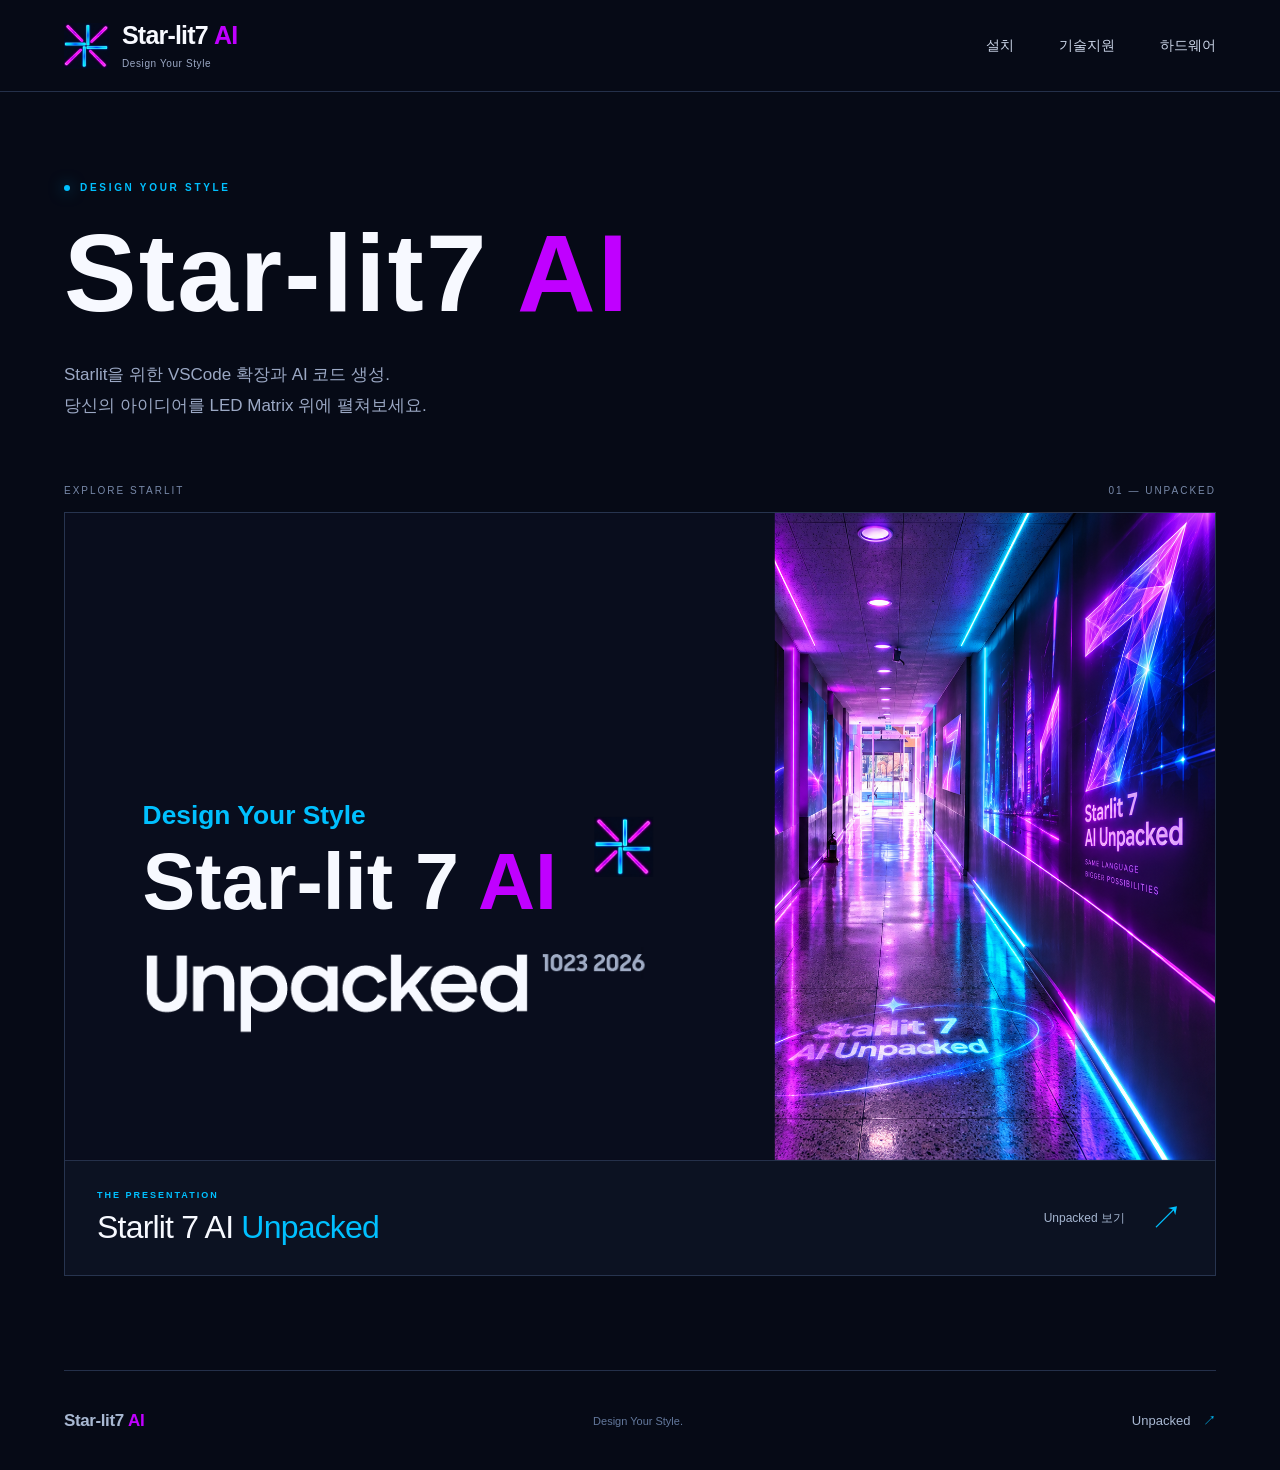
==== index.html @ 3d842160 "보안패치" ====
<!doctype html>
<html lang="ko">
<head>
  <meta charset="utf-8">
  <meta name="viewport" content="width=device-width, initial-scale=1">
  <meta name="color-scheme" content="dark">
  <meta name="description" content="Star-lit7 AI. VSCode 확장, AI 코드 생성과 LED Matrix 하드웨어를 만나보세요.">
  <title>Star-lit7 AI</title>
  <link rel="stylesheet" href="style.css">
  <link rel="stylesheet" href="home.css">
  <script src="home.js" defer></script>
</head>
<body class="home">
  <a class="skip-link" href="#main">본문으로 이동</a>
  <header class="topbar home-header">
    <a class="brand" href="index.html" aria-label="Star-lit7 AI 메인 페이지" aria-current="page">
      <img class="brand-mark" src="res/img24.png" alt="" width="46" height="46">
      <span>Star-lit7 <b>AI</b><small>Design Your Style</small></span>
    </a>
    <nav class="home-nav" aria-label="주요 메뉴">
      <a href="https://github.com/P-D-Starlit/Starlit_7_AI/releases/tag/v7.0.0" download>설치</a>
      <a href="#support">기술지원</a>
      <a href="#hardware">하드웨어</a>
    </nav>
  </header>

  <main id="main" class="home-main" tabindex="-1">
    <section class="home-intro" aria-labelledby="home-title">
      <p class="home-eyebrow"><span aria-hidden="true"></span> DESIGN YOUR STYLE</p>
      <h1 id="home-title">Star-lit7 <span>AI</span></h1>
      <div class="intro-bottom">
        <p>Starlit을 위한 VSCode 확장과 AI 코드 생성.<br>당신의 아이디어를 LED Matrix 위에 펼쳐보세요.</p>
        <!-- <a class="text-link" href="#installation">Starlit 시작하기 <span aria-hidden="true">↘</span></a> -->
      </div>
    </section>

    <section class="unpacked-feature" aria-labelledby="unpacked-title">
      <div class="section-kicker"><span>EXPLORE STARLIT</span><span>01 — UNPACKED</span></div>
      <a class="unpacked-banner" href="unpack.html" aria-label="Starlit 7 AI Unpacked 보기">
        <!-- The first PPTX slide, using the same text and original images as unpack.html. -->
        <div class="cover-mount" aria-hidden="true"><div class="slide-wrap"><div class="slide-canvas" role="group" aria-label="슬라이드 1: Star-lit 7 AI Unpacked"><div class="object shape" style="left:-0.0001px;top:0px;width:789.862px;height:720px;background:#090d1d;"></div><div class="object shape" style="left:76.7998px;top:315.8px;width:528px;height:44px;background:transparent;"><div class="text-frame" style="padding:4.8px 9.6px 4.8px 9.6px;justify-content:flex-start;white-space:pre-wrap;overflow-wrap:normal;"><div class="text-content"><p style="text-align:left;font-size:29.3333px;line-height:1.05;"><span style='font-size:29.3333px;font-family:"Aptos",Aptos,Arial,"Malgun Gothic",sans-serif;font-weight:700;font-style:normal;color:#00c0ff;'>Design Your Style</span></p></div></div></div><div class="object shape" style="left:76.7998px;top:360px;width:595.2px;height:114.8px;background:transparent;"><div class="text-frame" style="padding:4.8px 9.6px 4.8px 9.6px;justify-content:flex-start;white-space:pre-wrap;overflow-wrap:normal;"><div class="text-content"><p style="text-align:left;font-size:88px;line-height:1.05;"><span style='font-size:88px;font-family:"한컴 윤고딕 760",Aptos,Arial,"Malgun Gothic",sans-serif;font-weight:700;font-style:normal;color:#f7f9ff;'>Star-lit 7 </span><span style='font-size:88px;font-family:"한컴 윤고딕 760",Aptos,Arial,"Malgun Gothic",sans-serif;font-weight:700;font-style:normal;color:#c000ff;'>AI</span></p></div></div></div><div class="object picture" style="left:81.7998px;top:482.7504px;width:444.0619px;height:105.0146px;"><img src="res/image1.png" alt="Star-lit 7 AI Unpacked — PPT 원본 이미지" draggable="false" style="width:100%;height:100%;left:-0%;top:-0%;"></div><svg class="object connector" style="left:80.7999px;top:472.0001px;width:1200.7978px;height:0px;overflow:visible" viewbox="0 0 1200.7978 0.1"><path d="M0 0 L1200.7978 0" fill="none" stroke="#00c0ff" stroke-width="1.3333"></path></svg><div class="object picture" style="left:525.8618px;top:482.7504px;width:126.0175px;height:35.0048px;"><img src="res/image2.png" alt="Star-lit 7 AI Unpacked — PPT 원본 이미지" draggable="false" style="width:100%;height:100%;left:-0%;top:-0%;"></div><div class="object shape" style="left:525.8618px;top:517.7553px;width:528px;height:44.0447px;background:transparent;"><div class="text-frame" style="padding:4.8px 9.6px 4.8px 9.6px;justify-content:flex-start;white-space:pre-wrap;overflow-wrap:normal;"><div class="text-content"><p style="text-align:left;font-size:29.3333px;line-height:1;margin-bottom:0px;"><span style='font-size:29.3333px;font-family:"Aptos",Aptos,Arial,"Malgun Gothic",sans-serif;font-weight:700;font-style:normal;color:#00c0ff;'></span></p></div></div></div><div class="object picture" style="left:789.8618px;top:0px;width:490.1059px;height:720px;"><img src="res/image3.png" alt="Star-lit 7 AI Unpacked — PPT 원본 이미지" draggable="false" style="width:146.9076%;height:100%;left:-46.9076%;top:-0%;"></div><div class="object picture" style="left:588.8706px;top:337.8999px;width:65.723px;height:66.8325px;"><img src="res/image4.png" alt="Star-lit 7 AI Unpacked — PPT 원본 이미지" draggable="false" style="width:100%;height:100%;left:-0%;top:-0%;"></div></div></div></div>
        <div class="banner-caption">
          <div><p class="home-eyebrow">THE PRESENTATION</p><h2 id="unpacked-title">Starlit 7 AI <span>Unpacked</span></h2></div>
          <div class="banner-action"><span>Unpacked 보기</span><span class="banner-arrow" aria-hidden="true">↗</span></div>
        </div>
      </a>
    </section>

    <!-- <section class="home-section" id="installation" aria-labelledby="installation-title">
      <div class="section-heading"><span class="section-number">01</span><h2 id="installation-title">설치<span>START WITH VSCODE</span></h2></div>
      <div class="section-body">
        <h3>Starlit7 AI Package</h3>
        <p class="section-description">Starlit을 작성하고, AI로 코드를 생성하고, 하드웨어에 업로드하는 과정을 VSCode에서 이어가세요.</p>
        <dl class="extension-list">
          <div><dt>Starlitliter</dt><dd>Starlit 언어 구문 강조</dd></div>
          <div><dt>Starstar Xtension</dt><dd>AI 코드 생성 · 컴파일 · 업로드</dd></div>
          <div><dt>Tutatuta</dt><dd>시리얼 터미널과 Starlit 자동화</dd></div>
        </dl>
        <a class="text-link" href="unpack.html#slide-11">패키지 구성 살펴보기 <span aria-hidden="true">↗</span></a>
      </div>
    </section>

    <section class="home-section" id="support" aria-labelledby="support-title">
      <div class="section-heading"><span class="section-number">02</span><h2 id="support-title">기술지원<span>BUILD YOUR FIRST PATTERN</span></h2></div>
      <div class="section-body">
        <h3>아이디어에서 코드까지.</h3>
        <p class="section-description">.sl7 파일의 AI 태그에 프롬프트를 작성하고 Starlit 코드를 생성하세요. Unpacked에서 실제 편집 화면과 사용 흐름을 확인할 수 있습니다.</p>
        <ul class="shortcut-list">
          <li><kbd>F5</kbd><span>AI 코드 생성 · 컴파일 · 업로드</span></li>
          <li><kbd>F9</kbd><span>StarStar 보드 메뉴</span></li>
          <li><kbd>F10</kbd><span>시리얼 터미널 · 바이너리 도구</span></li>
        </ul>
        <p class="support-note">AI 기능은 Codex CLI 또는 Claude Code CLI가 설치된 환경에서 동작합니다.</p>
        <a class="text-link" href="unpack.html#slide-16">AI 코드 생성 흐름 보기 <span aria-hidden="true">↗</span></a>
      </div>
    </section>

    <section class="home-section hardware-section" id="hardware" aria-labelledby="hardware-title">
      <div class="section-heading"><span class="section-number">03</span><h2 id="hardware-title">하드웨어<span>MAKE IT LIGHT UP</span></h2></div>
      <div class="section-body">
        <h3>코드를 빛으로.</h3>
        <p class="section-description">Starlit LED Matrix 보드에서 나만의 패턴을 실행하세요.</p>
        <div class="hardware-links">
          <a href="unpack.html#slide-19"><span><strong>Starlit CMD</strong><small>5 × 7 LED Display · 2 Buttons</small></span><span aria-hidden="true">↗</span></a>
          <a href="unpack.html#slide-20"><span><strong>Starlit CMD Plus</strong><small>7 × 7 LED Display · 2 Buttons</small></span><span aria-hidden="true">↗</span></a>
        </div>
      </div>
    </section> -->
  </main>
  <footer class="home-footer"><a href="index.html">Star-lit7 <b>AI</b></a><span>Design Your Style.</span><a href="unpack.html">Unpacked <span aria-hidden="true">↗</span></a></footer>
</body>
</html>
---- style.css ----
:root{color-scheme:dark;--bg:#060a16;--panel:#0d1325;--cyan:#00c0ff;--purple:#c000ff;--ink:#f7f9ff;--muted:#9ba8c4;--line:#24304a;--ui-font:"Malgun Gothic","맑은 고딕",sans-serif;font-family:var(--ui-font);font-synthesis:weight style}*{box-sizing:border-box}html{scroll-behavior:smooth}body{margin:0;background:var(--bg);color:var(--ink);min-height:100svh}button,input,select{font:inherit}button,a,input,select,summary{-webkit-tap-highlight-color:transparent}button{color:var(--ink);cursor:pointer}button:focus-visible,a:focus-visible,input:focus-visible,select:focus-visible,summary:focus-visible{outline:2px solid var(--cyan);outline-offset:4px}button:disabled{cursor:default;opacity:.3}.topbar{height:88px;padding:0 36px;display:flex;align-items:center;justify-content:space-between;border-bottom:1px solid var(--line);background:var(--bg)}.brand{display:flex;align-items:center;gap:12px;color:var(--ink);text-decoration:none;font-size:23px;font-weight:650;line-height:1.1;letter-spacing:-.7px}.brand b{color:var(--purple)}.brand small{display:block;margin-top:7px;color:var(--muted);font-size:10px;letter-spacing:4px;font-weight:500}.brand-mark{display:block;width:46px;height:46px;object-fit:contain;flex-shrink:0}.toolbar{display:flex;align-items:center;gap:8px}.toolbar button,.pager button,.close-dialog{border:1px solid transparent;background:transparent;border-radius:6px;padding:10px 13px;font-size:13px;transition:background .15s,color .15s}.toolbar button:hover,.close-dialog:hover,.pager button:hover:enabled{background:#152039;color:var(--cyan)}.toolbar button[aria-pressed=true]{border-color:#2c5574;background:#102439;color:var(--cyan)}kbd{font:10px var(--ui-font);border:1px solid #35405a;border-radius:3px;padding:1px 4px;color:var(--muted);margin-left:6px}#deck{width:min(1280px,calc(100% - 72px));margin:28px auto 90px;outline:none}.slide-section{display:none;scroll-margin-top:24px}.slide-section.active{display:block}.slide-wrap{position:relative;aspect-ratio:12191695/6858000;width:100%;overflow:hidden;background:#090d1d;isolation:isolate;box-shadow:0 20px 70px #0005}.slide-canvas{position:absolute;left:0;top:0;width:1279.968px;height:720px;transform:scale(var(--slide-scale,1));transform-origin:0 0;overflow:hidden}.object{position:absolute;transform-origin:center;box-sizing:border-box}.object.shape{overflow:visible}.object.picture{overflow:hidden}.picture img{position:absolute;display:block;max-width:none;user-select:none}.group{position:absolute;inset:0;transform-origin:0 0}.text-frame{position:absolute;inset:0;display:flex;flex-direction:column;overflow:visible}.text-content{flex:0 0 auto;min-width:0}.text-content p{padding:0;margin:0;min-height:0}.slide-caption{display:flex;align-items:center;gap:16px;margin:22px 0 17px}.chapter{font-size:10px;color:var(--cyan);letter-spacing:1.8px;flex-shrink:0}.slide-caption h2{margin:0;font-size:16px;line-height:1.4;font-weight:500;color:#d4ddef}.page-count{margin-left:auto;font:12px var(--ui-font);color:var(--muted);white-space:nowrap}.transcript{border-top:1px solid var(--line);padding:0 0 12px}.transcript summary{cursor:pointer;color:var(--muted);padding:14px 0;font-size:13px;width:fit-content}.transcript summary:hover{color:var(--cyan)}.transcript-body{max-width:860px;display:grid;gap:8px;font-size:17px;line-height:1.7;color:#d6dff0;padding:7px 0 20px}.transcript-body p{margin:0;white-space:pre-wrap;overflow-wrap:anywhere}.bottom-bar{position:fixed;bottom:0;left:0;right:0;background:#080d1cf5;backdrop-filter:blur(15px);z-index:10;border-top:1px solid var(--line)}.slide-progress{height:2px;background:#18233b}.slide-progress span{height:100%;display:block;background:linear-gradient(90deg,var(--cyan),var(--purple));transition:width .25s}.bottom-content{height:62px;padding:0 36px;display:flex;align-items:center;justify-content:space-between}.hint{font-size:11px;color:var(--muted)}.hint span{margin:0 8px;color:#506080}.hint kbd{margin:0 3px 0 0}.pager{display:flex;gap:12px;align-items:center}.pager button{font-size:20px;padding:6px 13px}.page-picker{display:flex;gap:8px;align-items:center;color:var(--muted);font:12px var(--ui-font)}.page-picker select{appearance:none;border:0;background:transparent;color:var(--ink);font:13px var(--ui-font);cursor:pointer;padding:8px;text-align:center}.page-picker select option{background:var(--panel)}dialog{width:min(790px,calc(100% - 32px));max-height:85svh;border:1px solid #344367;border-radius:12px;background:#0b1121;color:var(--ink);padding:26px;box-shadow:0 30px 100px #0009}dialog::backdrop{background:#000a;backdrop-filter:blur(6px)}.dialog-header{display:flex;align-items:center;justify-content:space-between}.eyebrow{font-size:10px;letter-spacing:2px;color:var(--cyan)}.dialog-header h2{margin:8px 0 22px;font-size:26px;font-weight:550}.close-dialog{font-size:20px}.search-label input{width:100%;padding:14px 16px;border:1px solid #2b3857;background:#070b16;border-radius:6px;color:var(--ink);font-size:15px}.search-status{color:var(--muted);font-size:12px;margin:14px 0}.overview-list{display:grid;grid-template-columns:1fr 1fr;gap:0 22px}.overview-item{display:flex;align-items:center;gap:14px;border:0;border-bottom:1px solid var(--line);padding:17px 4px;background:transparent;text-align:left;width:100%;min-height:87px}.overview-item:hover{background:#111d34}.overview-item[aria-current=true]{box-shadow:inset 2px 0 var(--cyan);padding-left:10px}.overview-number{font:15px var(--ui-font);color:var(--cyan)}.overview-item small{display:block;color:var(--muted);font-size:9px;letter-spacing:1px;margin-bottom:6px}.overview-item strong{font-size:14px;font-weight:500;line-height:1.4;display:block}.overview-item>span:last-child{margin-left:auto;color:#5d6e8d}.no-results{color:var(--muted);padding:25px 0;text-align:center}[hidden]{display:none!important}.sr-only{position:absolute;width:1px;height:1px;padding:0;margin:-1px;overflow:hidden;clip:rect(0,0,0,0);white-space:nowrap;border:0}.skip-link{position:fixed;top:8px;left:8px;z-index:30;transform:translateY(-200%);padding:12px;background:var(--cyan);color:#00101c}.skip-link:focus{transform:none}body.reading .slide-section{display:block;margin-bottom:65px}body.reading .slide-section+.slide-section{padding-top:10px}body.reading .topbar{position:sticky;top:0;z-index:15}body.reading .slide-section{scroll-margin-top:110px}body.reading .slide-wrap{box-shadow:none}body:fullscreen{overflow-y:auto}body:fullscreen #deck{width:min(calc((100svh - 215px)*1.77773),calc(100% - 60px));margin-top:14px}body:fullscreen .topbar{height:64px}body:fullscreen .transcript{display:none}body:fullscreen .slide-caption{margin-top:14px}.dot{animation:dot-arrive .4s ease both}@keyframes dot-arrive{from{opacity:.3}to{opacity:1}}@media(min-width:1500px){body:not(.reading) #deck{width:min(1280px,calc((100svh - 270px)*1.77773));min-width:780px}}@media(max-width:750px){.topbar{height:76px;padding:0 16px;gap:10px}.brand{font-size:18px;gap:7px}.brand-mark{width:33px;height:33px}.brand small{font-size:8px;letter-spacing:2.8px}.toolbar{gap:1px}.toolbar button{font-size:11px;padding:9px 7px}.toolbar kbd{display:none}#fullscreen{display:none}#deck{width:calc(100% - 24px);margin-top:18px;margin-bottom:85px}.slide-caption{flex-wrap:wrap;gap:8px;margin-top:17px}.chapter{font-size:9px;letter-spacing:1px;order:0}.page-count{order:1}.slide-caption h2{order:2;flex-basis:100%;font-size:16px}.bottom-content{padding:0 14px;height:58px}.hint{font-size:10px}.hint span,.hint kbd{display:none}.hint{max-width:135px;line-height:1.6}.pager{gap:3px}.transcript-body{font-size:16px;padding:6px 6px 18px}.transcript summary{padding:16px 0}.overview-list{grid-template-columns:1fr}dialog{padding:20px}.overview-item{min-height:73px}.dialog-header h2{font-size:23px}.slide-wrap{box-shadow:none}body.reading .slide-section{margin-bottom:42px;scroll-margin-top:94px}}@media(prefers-reduced-motion:reduce){html{scroll-behavior:auto}*,*::before,*::after{animation:none!important;transition:none!important}}@media print{@page{size:13.333in 7.5in;margin:0}html,body{background:#090d1d;margin:0;print-color-adjust:exact;-webkit-print-color-adjust:exact}.topbar,.bottom-bar,.slide-caption,.transcript,dialog,.skip-link{display:none!important}#deck,body:fullscreen #deck{margin:0;width:13.333in;max-width:none;min-width:0}.slide-section,.slide-section.active,body.reading .slide-section{display:block;margin:0!important;padding:0!important;break-after:page;break-inside:avoid}.slide-section:last-child{break-after:auto}.slide-wrap{width:13.333in;height:7.5in;aspect-ratio:auto;box-shadow:none}.slide-canvas{transform:scale(1)!important}}
---- home.css ----
.home{background:#060a16}.home-header{max-width:1440px;margin:0 auto;height:92px;padding-left:clamp(22px,5vw,72px);padding-right:clamp(22px,5vw,72px)}.home-header .brand{font-size:25px;letter-spacing:-.8px}.home-nav{display:flex;align-items:center;gap:clamp(22px,3.5vw,48px)}.home-nav a{color:#cbd5e8;font-size:14px;text-decoration:none;padding:14px 0;position:relative}.home-nav a::after{content:"";position:absolute;left:0;right:100%;bottom:7px;height:1px;background:var(--cyan);transition:right .2s}.home-nav a:hover{color:var(--cyan)}.home-nav a:hover::after{right:0}.home-main{width:min(1152px,calc(100% - 96px));margin:0 auto;outline:none}.home-intro{padding:90px 0 64px}.home-eyebrow{font-size:10px;font-weight:600;letter-spacing:2.7px;color:var(--cyan);margin:0 0 22px;display:flex;align-items:center;gap:10px}.home-intro>.home-eyebrow>span{width:6px;height:6px;border-radius:50%;background:var(--cyan);box-shadow:0 0 15px #00c0ff99}.home-intro h1{font-size:clamp(60px,8.5vw,116px);font-weight:600;letter-spacing:.02em;line-height:1.08;margin:0 0 26px;color:#f7f9ff}.home-intro h1>span{color:var(--purple)}.intro-bottom{display:flex;align-items:flex-end;justify-content:space-between;gap:24px}.intro-bottom>p{font-size:17px;line-height:1.85;color:var(--muted);margin:0}.text-link{display:inline-flex;align-items:center;justify-content:space-between;gap:30px;width:fit-content;font-size:13px;line-height:1.6;color:var(--cyan);text-decoration:none;padding:10px 0;border-bottom:1px solid #2a4965}.text-link>span{font-size:20px;transition:transform .2s}.text-link:hover>span{transform:translate(3px,-2px)}.section-kicker{display:flex;justify-content:space-between;color:#7889a9;font:10px var(--ui-font);letter-spacing:2px;margin-bottom:16px}.unpacked-feature{margin-bottom:94px}.unpacked-banner{display:block;overflow:hidden;border:1px solid #27344f;background:#090d1d;text-decoration:none;color:var(--ink);transition:border-color .25s,box-shadow .25s}.unpacked-banner:hover{border-color:#44759a;box-shadow:0 0 40px #00c0ff08}.unpacked-banner .slide-wrap{box-shadow:none}.cover-mount{overflow:hidden;position:relative}.cover-mount .slide-canvas{user-select:none;pointer-events:none}.banner-caption{display:flex;justify-content:space-between;align-items:center;gap:20px;padding:29px 32px;background:#0c1222;border-top:1px solid #25304a}.banner-caption .home-eyebrow{font-size:9px;margin-bottom:9px;letter-spacing:2px}.banner-caption h2{font-size:clamp(22px,3vw,32px);margin:0;letter-spacing:-.8px;font-weight:500}.banner-caption h2>span{color:var(--cyan)}.banner-action{display:flex;align-items:center;gap:25px;white-space:nowrap;font-size:12px;color:#a6b6d1}.banner-arrow{font-size:33px;color:var(--cyan);transition:transform .2s}.unpacked-banner:hover .banner-arrow{transform:translate(3px,-3px)}.home-section{padding:55px 0 64px;border-top:1px solid var(--line);display:grid;grid-template-columns:1fr 1.8fr;gap:75px;scroll-margin-top:30px}.section-heading{display:flex;gap:20px;align-items:flex-start}.section-number{font:12px var(--ui-font);color:#5d7196;margin-top:9px}.section-heading h2{font-size:28px;line-height:1.3;font-weight:500;margin:0}.section-heading h2>span{display:block;color:#7184a7;font-size:9px;letter-spacing:1.6px;margin-top:14px}.section-body h3{font-size:30px;letter-spacing:-.7px;font-weight:500;line-height:1.3;margin:0 0 18px}.section-description{color:var(--muted);line-height:1.9;font-size:15px;max-width:610px;margin:0 0 25px}.extension-list{margin:5px 0 24px}.extension-list>div{display:flex;gap:25px;padding:16px 0;border-bottom:1px solid #1c2841}.extension-list dt{color:#e5eaf5;font-size:14px;width:160px;flex-shrink:0}.extension-list dd{margin:0;font-size:13px;color:#8fa2c4;line-height:1.65}.shortcut-list{list-style:none;margin:0 0 20px;padding:0;display:grid;gap:14px}.shortcut-list li{display:flex;gap:18px;align-items:center;color:#c0cce1;font-size:13px}.shortcut-list kbd{font:12px var(--ui-font);display:inline-flex;align-items:center;justify-content:center;min-width:43px;height:30px;margin:0;border-color:#334362;color:var(--cyan);background:#101a2c}.support-note{font-size:12px;color:#7589ad;line-height:1.8;margin:0 0 23px}.hardware-section{padding-bottom:85px}.hardware-links{border-top:1px solid var(--line)}.hardware-links>a{display:flex;align-items:center;justify-content:space-between;gap:20px;padding:24px 0;border-bottom:1px solid var(--line);text-decoration:none;color:var(--cyan)}.hardware-links strong{display:block;color:#e0e8f7;font-size:20px;font-weight:500;transition:color .15s}.hardware-links small{display:block;color:#8599ba;font-size:12px;margin-top:9px;letter-spacing:.3px}.hardware-links>a>span:last-child{font-size:26px}.hardware-links>a:hover strong{color:var(--cyan)}.home-footer{width:min(1152px,calc(100% - 96px));margin:0 auto;border-top:1px solid var(--line);min-height:100px;display:flex;align-items:center;justify-content:space-between;gap:20px;color:#63789c;font-size:11px}.home-footer>a{color:#a8b8d2;text-decoration:none;font-size:13px}.home-footer>a:first-child{font-size:17px;font-weight:600;letter-spacing:-.4px}.home-footer b{color:var(--purple)}.home-footer>a:last-child span{margin-left:9px;color:var(--cyan)}@media(max-width:750px){.home-header{height:80px;padding:0 20px}.home-header .brand{font-size:20px}.home-nav{gap:20px}.home-nav a{font-size:12px}.home-main,.home-footer{width:calc(100% - 40px)}.home-intro{padding:58px 0 46px}.home-intro h1{font-size:clamp(48px,10vw,78px);letter-spacing:.02em}.intro-bottom{align-items:flex-start;flex-direction:column;gap:22px}.intro-bottom>p{font-size:14px;line-height:1.85}.home-eyebrow{font-size:9px;letter-spacing:2px;margin-bottom:18px}.section-kicker{font-size:8px;letter-spacing:1.4px}.banner-caption{padding:21px 20px;align-items:flex-end;gap:15px}.banner-caption h2{font-size:22px;line-height:1.35}.banner-caption h2>span{display:block}.banner-action{gap:10px}.banner-action>span:first-child{font-size:11px}.banner-arrow{font-size:27px}.unpacked-feature{margin-bottom:57px}.home-section{grid-template-columns:1fr;gap:30px;padding:34px 0 44px}.section-heading{gap:15px}.section-heading h2{font-size:24px;display:flex;align-items:center;gap:18px;flex-wrap:wrap}.section-heading h2>span{margin:0;font-size:8px}.section-number{margin-top:7px;font-size:10px}.section-body h3{font-size:27px}.section-description{font-size:14px}.extension-list>div{gap:15px}.extension-list dt{width:145px;font-size:13px}.extension-list dd{font-size:12px}.home-footer{min-height:95px;flex-wrap:wrap;padding:22px 0;row-gap:15px}.home-footer>span{display:none}}@media(max-width:400px){.home-header{padding:0 14px}.home-header .brand{font-size:18px;gap:6px}.home-header .brand-mark{width:28px;height:28px}.home-nav{gap:14px}.home-nav a{font-size:11px}.home-main,.home-footer{width:calc(100% - 28px)}.banner-caption{padding:18px 16px}.banner-caption h2{font-size:20px}.banner-action>span:first-child{display:none}.extension-list>div{flex-direction:column;gap:5px}.extension-list dt{width:auto}.home-intro h1{font-size:48px;letter-spacing:.02em}}@media(prefers-reduced-motion:reduce){.home *{transition:none!important}}

.home-header .brand small{font-size:10px;font-weight:400;letter-spacing:.06em;margin-top:8px;color:var(--muted)}
@media(max-width:750px){.home-header .brand small{font-size:8px;margin-top:6px;letter-spacing:.03em}}
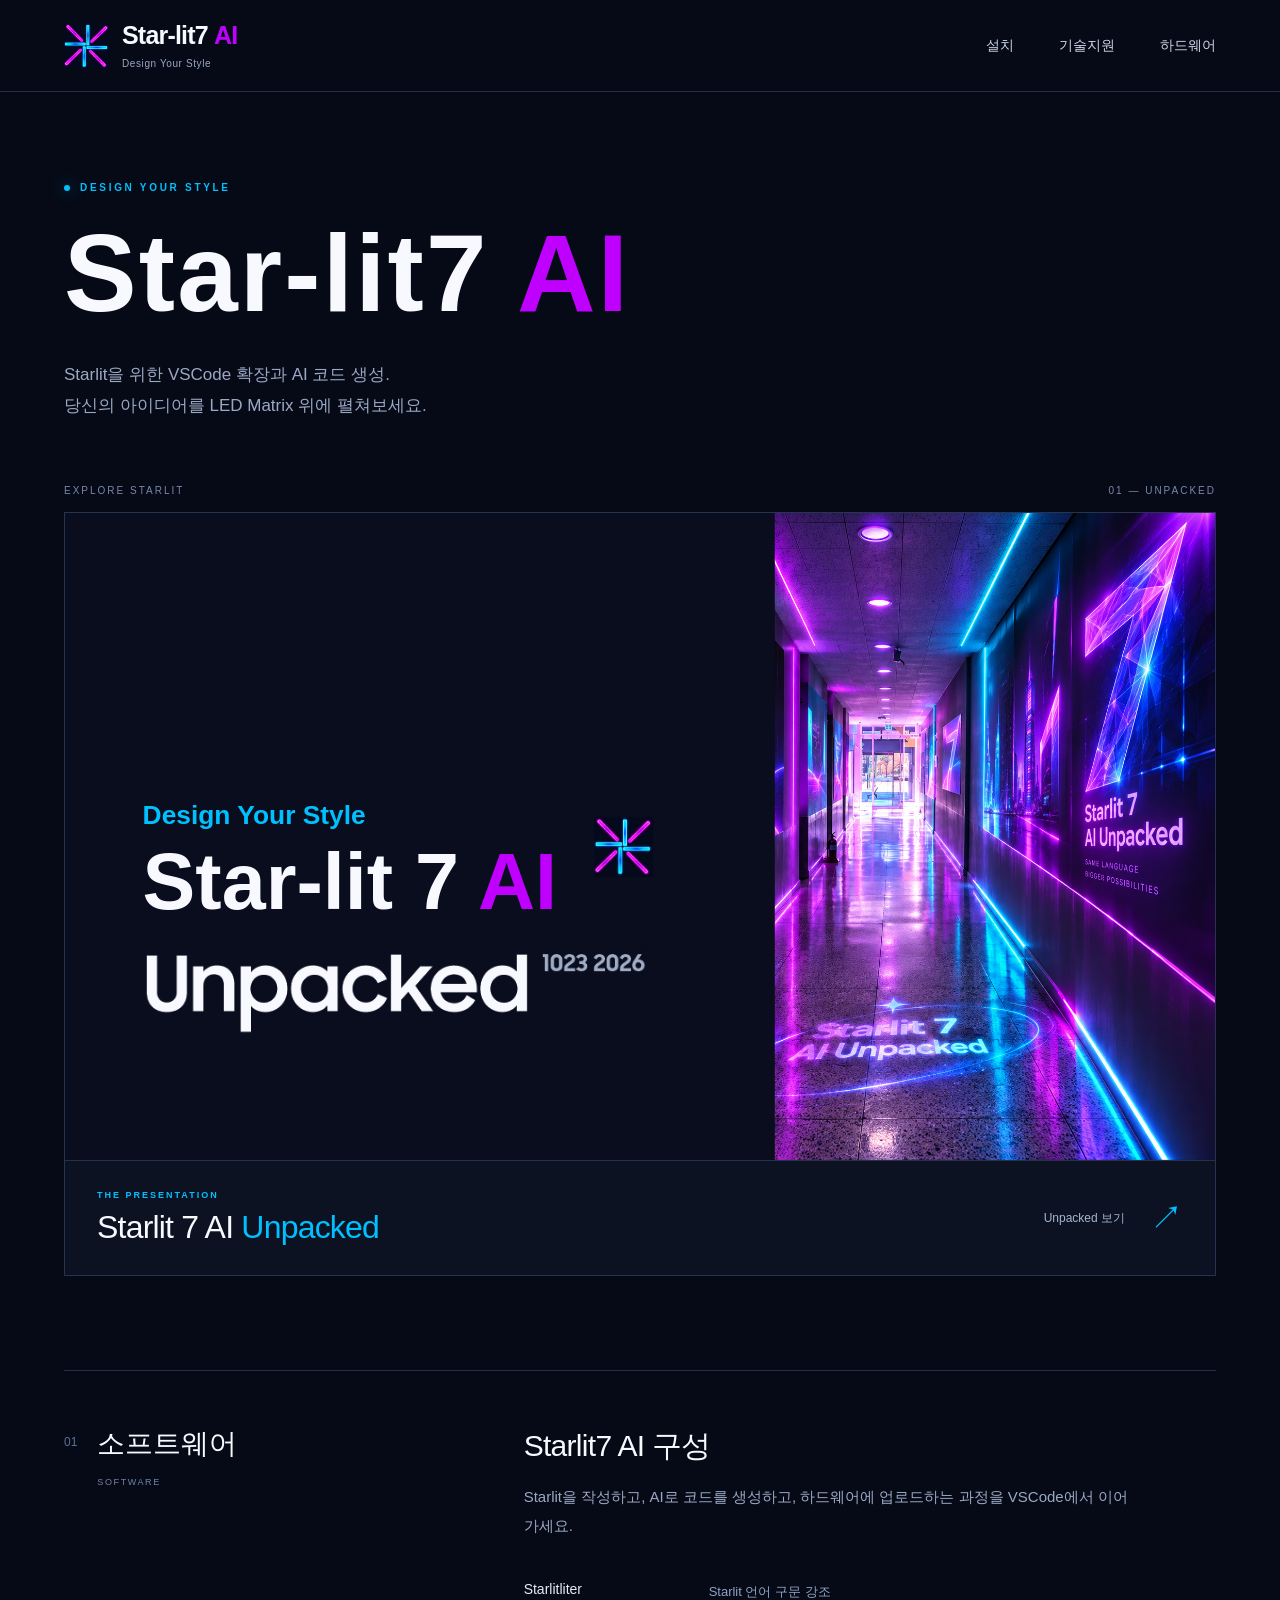
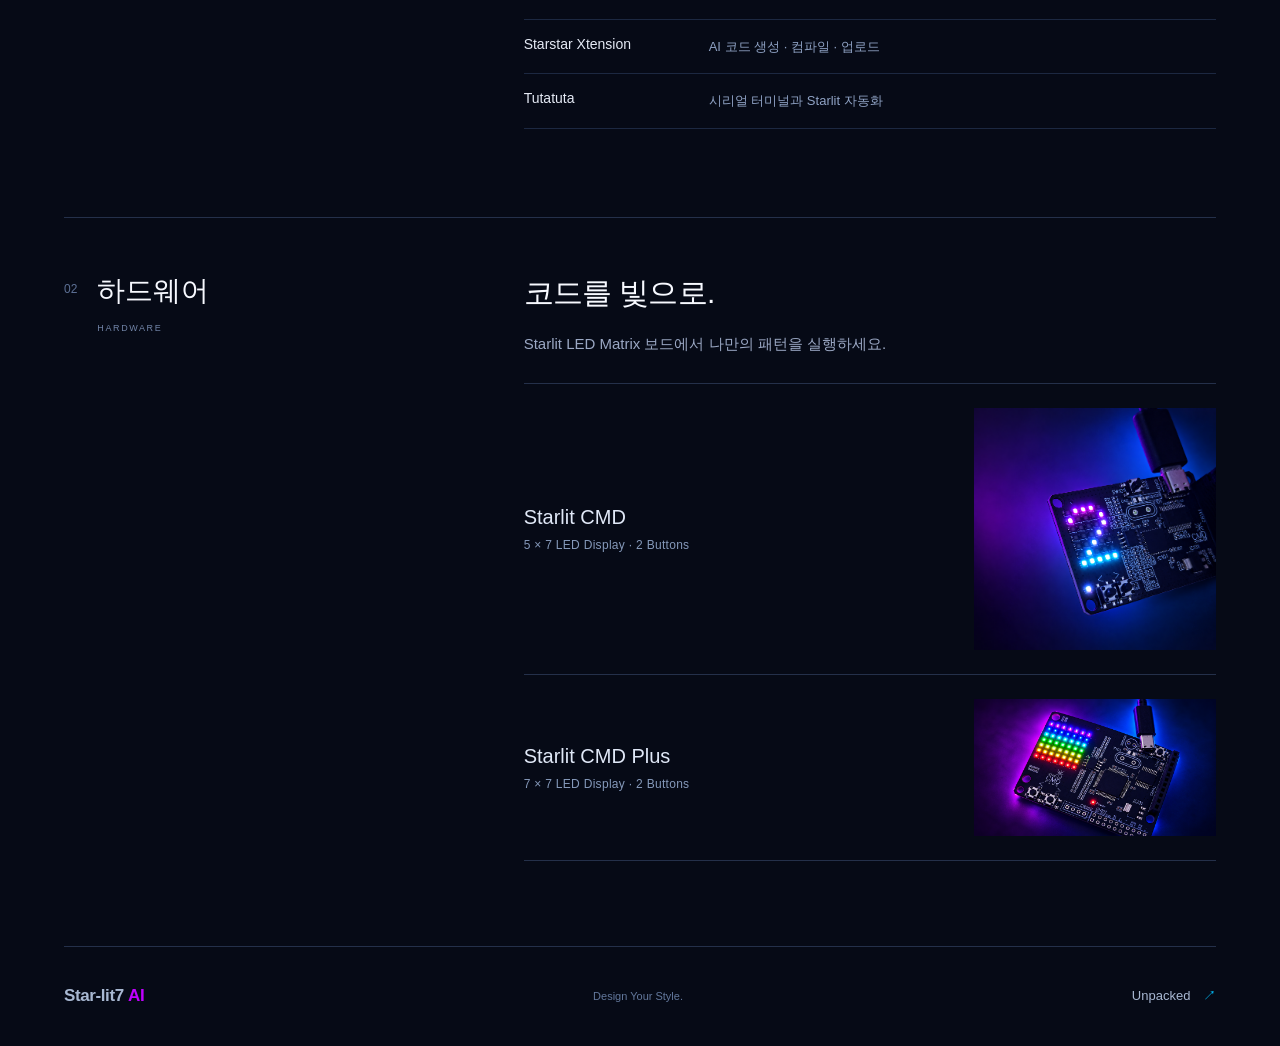
==== commit 89525323: "구성 수정" ====
--- a/index.html
+++ b/index.html
@@ -46,21 +46,21 @@
       </a>
     </section>
 
-    <!-- <section class="home-section" id="installation" aria-labelledby="installation-title">
-      <div class="section-heading"><span class="section-number">01</span><h2 id="installation-title">설치<span>START WITH VSCODE</span></h2></div>
+    <section class="home-section" id="installation" aria-labelledby="installation-title">
+      <div class="section-heading"><span class="section-number">01</span><h2 id="installation-title">소프트웨어<span>SOFTWARE</span></h2></div>
       <div class="section-body">
-        <h3>Starlit7 AI Package</h3>
+        <h3>Starlit7 AI 구성</h3>
         <p class="section-description">Starlit을 작성하고, AI로 코드를 생성하고, 하드웨어에 업로드하는 과정을 VSCode에서 이어가세요.</p>
         <dl class="extension-list">
           <div><dt>Starlitliter</dt><dd>Starlit 언어 구문 강조</dd></div>
           <div><dt>Starstar Xtension</dt><dd>AI 코드 생성 · 컴파일 · 업로드</dd></div>
           <div><dt>Tutatuta</dt><dd>시리얼 터미널과 Starlit 자동화</dd></div>
         </dl>
-        <a class="text-link" href="unpack.html#slide-11">패키지 구성 살펴보기 <span aria-hidden="true">↗</span></a>
+        <!-- <a class="text-link" href="unpack.html#slide-11">패키지 구성 살펴보기 <span aria-hidden="true">↗</span></a> -->
       </div>
     </section>
 
-    <section class="home-section" id="support" aria-labelledby="support-title">
+    <!-- <section class="home-section" id="support" aria-labelledby="support-title">
       <div class="section-heading"><span class="section-number">02</span><h2 id="support-title">기술지원<span>BUILD YOUR FIRST PATTERN</span></h2></div>
       <div class="section-body">
         <h3>아이디어에서 코드까지.</h3>
@@ -73,19 +73,52 @@
         <p class="support-note">AI 기능은 Codex CLI 또는 Claude Code CLI가 설치된 환경에서 동작합니다.</p>
         <a class="text-link" href="unpack.html#slide-16">AI 코드 생성 흐름 보기 <span aria-hidden="true">↗</span></a>
       </div>
-    </section>
+    </section> -->
 
     <section class="home-section hardware-section" id="hardware" aria-labelledby="hardware-title">
-      <div class="section-heading"><span class="section-number">03</span><h2 id="hardware-title">하드웨어<span>MAKE IT LIGHT UP</span></h2></div>
+      <div class="section-heading"><span class="section-number">02</span><h2 id="hardware-title">하드웨어<span>HARDWARE</span></h2></div>
       <div class="section-body">
         <h3>코드를 빛으로.</h3>
         <p class="section-description">Starlit LED Matrix 보드에서 나만의 패턴을 실행하세요.</p>
         <div class="hardware-links">
-          <a href="unpack.html#slide-19"><span><strong>Starlit CMD</strong><small>5 × 7 LED Display · 2 Buttons</small></span><span aria-hidden="true">↗</span></a>
-          <a href="unpack.html#slide-20"><span><strong>Starlit CMD Plus</strong><small>7 × 7 LED Display · 2 Buttons</small></span><span aria-hidden="true">↗</span></a>
+          
+          <a href="unpack.html#slide-19"
+            style="display:flex; align-items:center; justify-content:space-between; gap:20px; width:100%;">
+
+              <span style="flex:1; min-width:0;">
+                  <strong>Starlit CMD</strong>
+                  <small>5 × 7 LED Display · 2 Buttons</small>
+              </span>
+
+              <span aria-hidden="true"
+                    style="display:flex; align-items:center; justify-content:flex-end; flex:0 0 35%;">
+
+                  <img src="res/image25.png"
+                      style="width:100%; height:auto; object-fit:contain;">
+
+              </span>
+          </a>
+
+          <a href="unpack.html#slide-20"
+            style="display:flex; align-items:center; justify-content:space-between; gap:20px; width:100%;">
+
+              <span style="flex:1; min-width:0;">
+                  <strong>Starlit CMD Plus</strong>
+                  <small>7 × 7 LED Display · 2 Buttons</small>
+              </span>
+
+              <span aria-hidden="true"
+                    style="display:flex; align-items:center; justify-content:flex-end; flex:0 0 35%;">
+
+                  <img src="res/image27.png"
+                      style="width:100%; height:auto; object-fit:contain;">
+
+              </span>
+          </a>
+
         </div>
       </div>
-    </section> -->
+    </section>
   </main>
   <footer class="home-footer"><a href="index.html">Star-lit7 <b>AI</b></a><span>Design Your Style.</span><a href="unpack.html">Unpacked <span aria-hidden="true">↗</span></a></footer>
 </body>
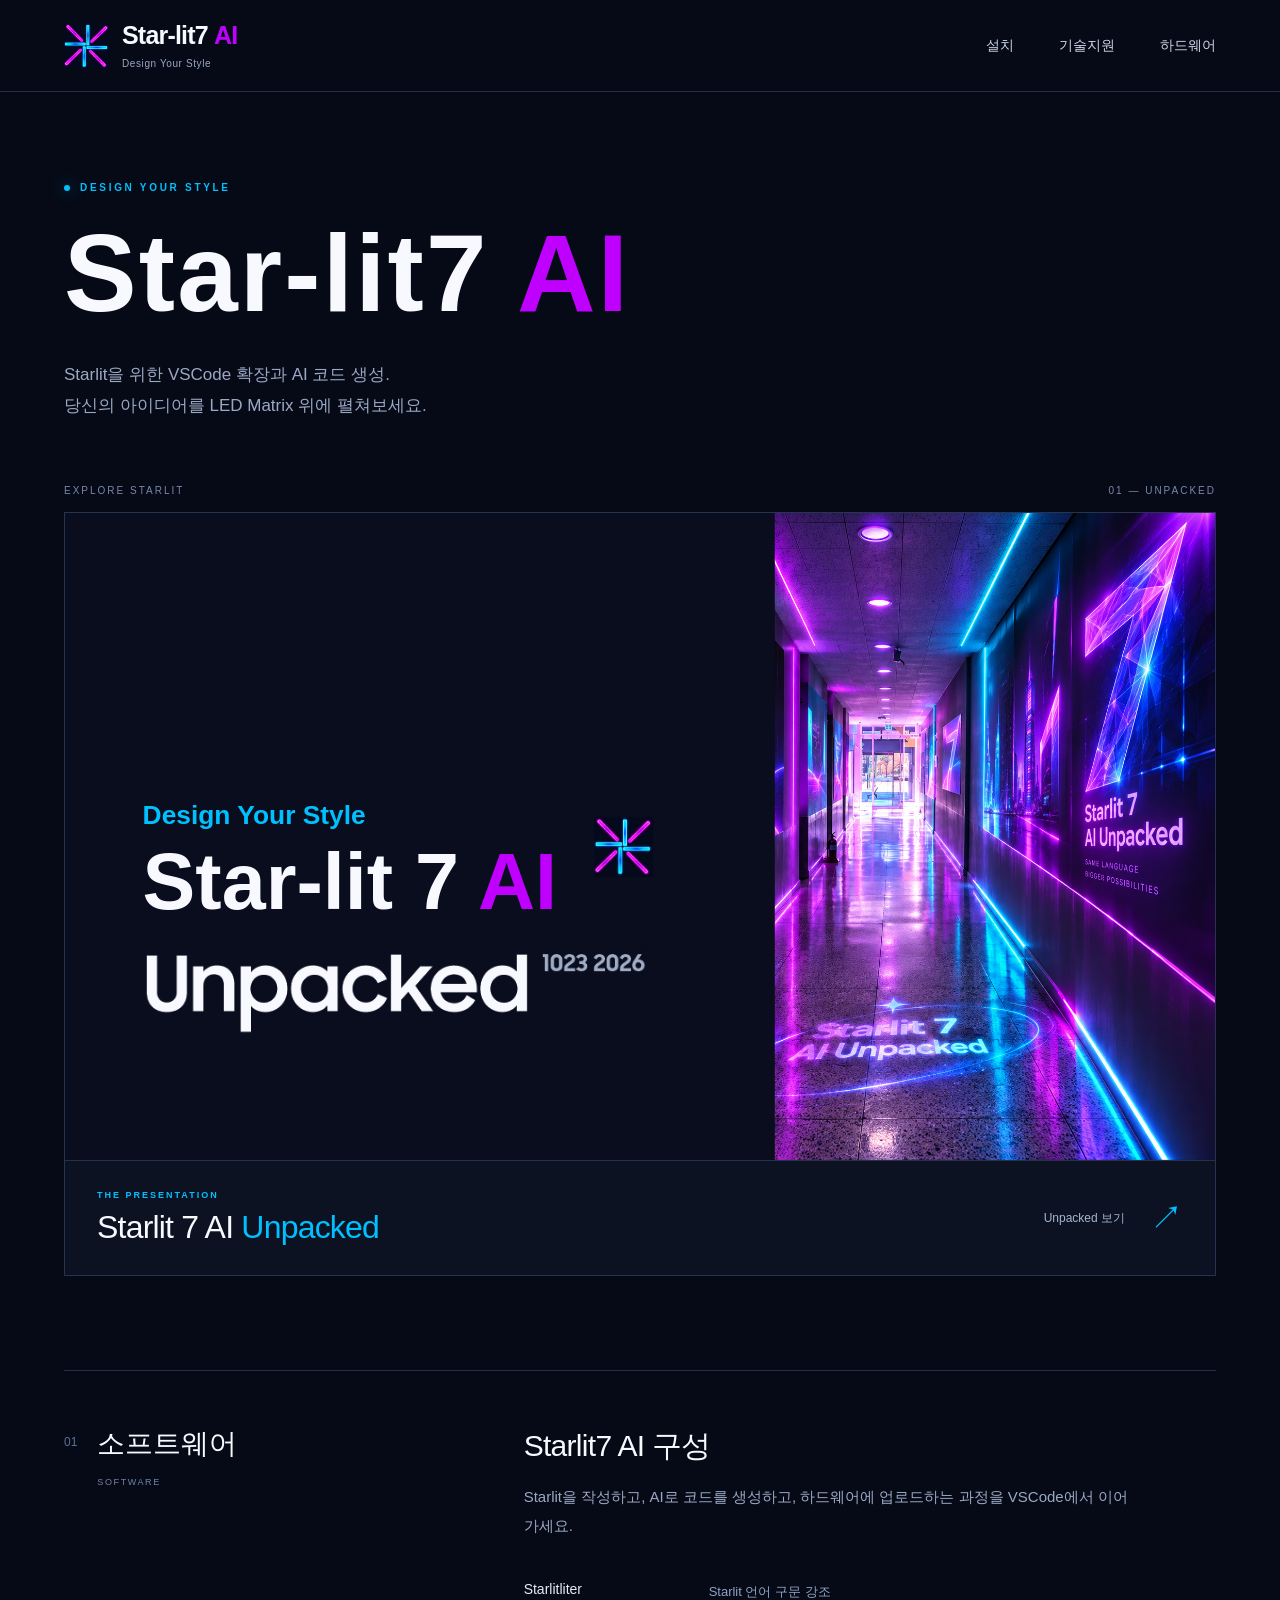
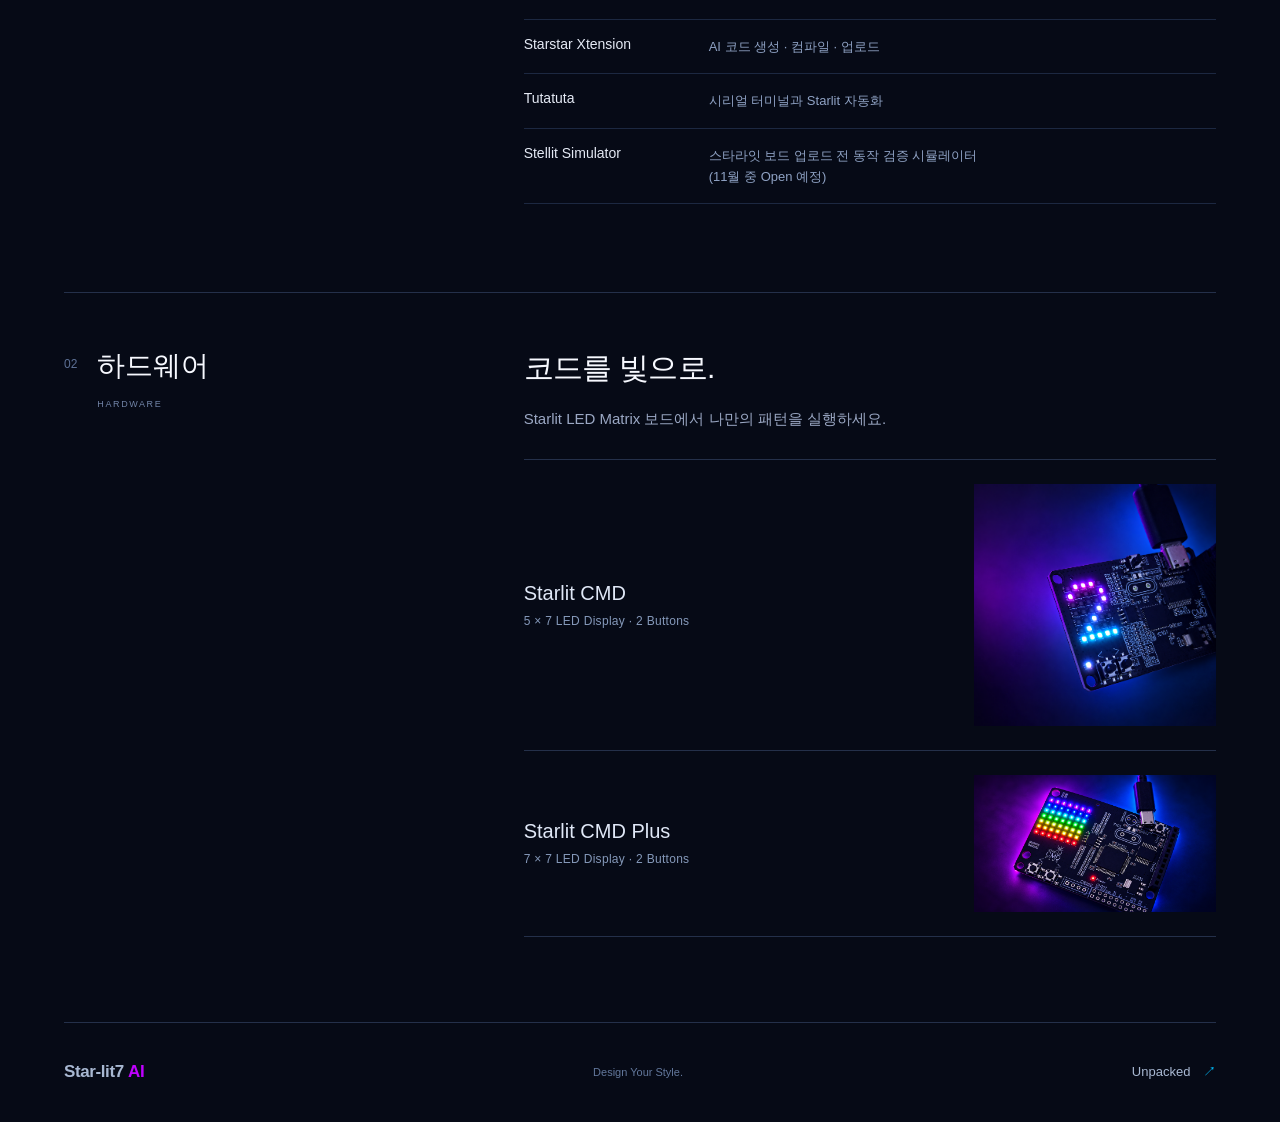
==== commit 5f24c593: "Update index.html" ====
--- a/index.html
+++ b/index.html
@@ -55,6 +55,7 @@
           <div><dt>Starlitliter</dt><dd>Starlit 언어 구문 강조</dd></div>
           <div><dt>Starstar Xtension</dt><dd>AI 코드 생성 · 컴파일 · 업로드</dd></div>
           <div><dt>Tutatuta</dt><dd>시리얼 터미널과 Starlit 자동화</dd></div>
+          <div><dt>Stellit Simulator</dt><dd>스타라잇 보드 업로드 전 동작 검증 시뮬레이터<br>(11월 중 Open 예정)</dd></div>
         </dl>
         <!-- <a class="text-link" href="unpack.html#slide-11">패키지 구성 살펴보기 <span aria-hidden="true">↗</span></a> -->
       </div>
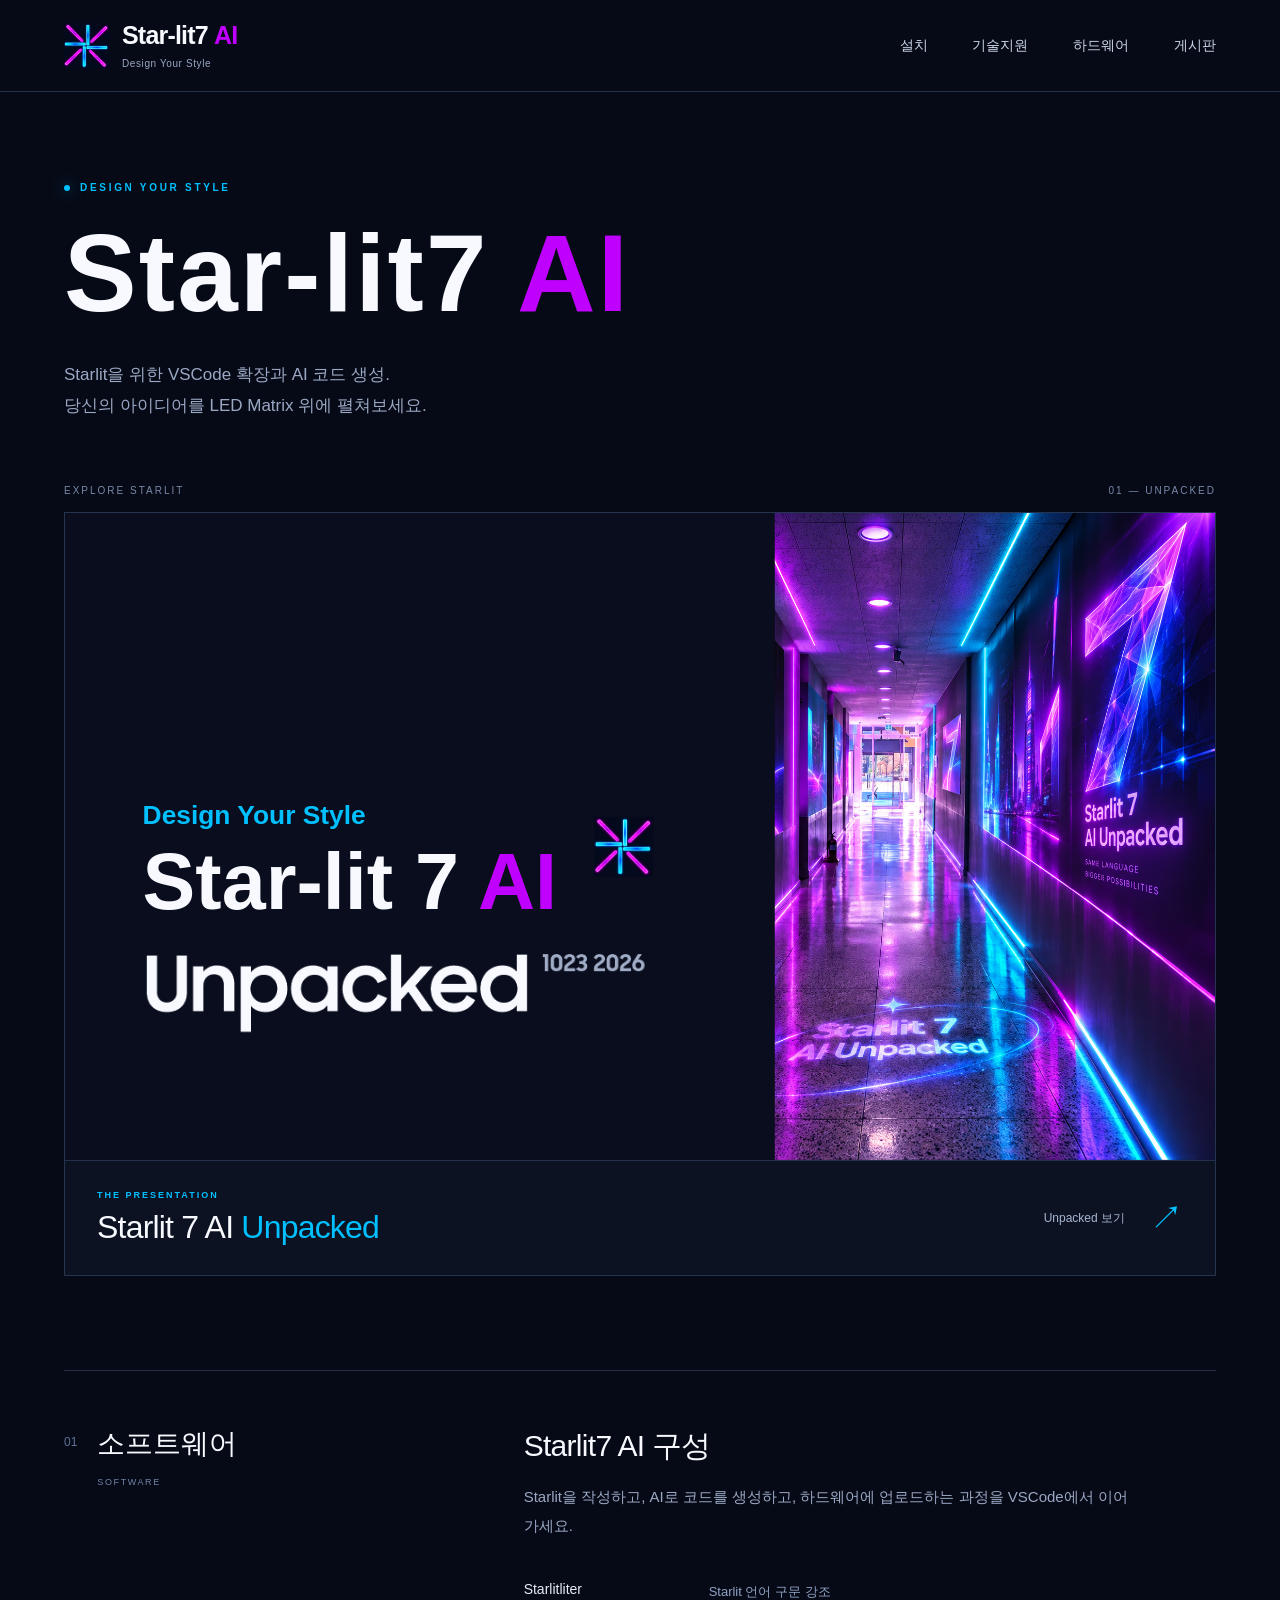
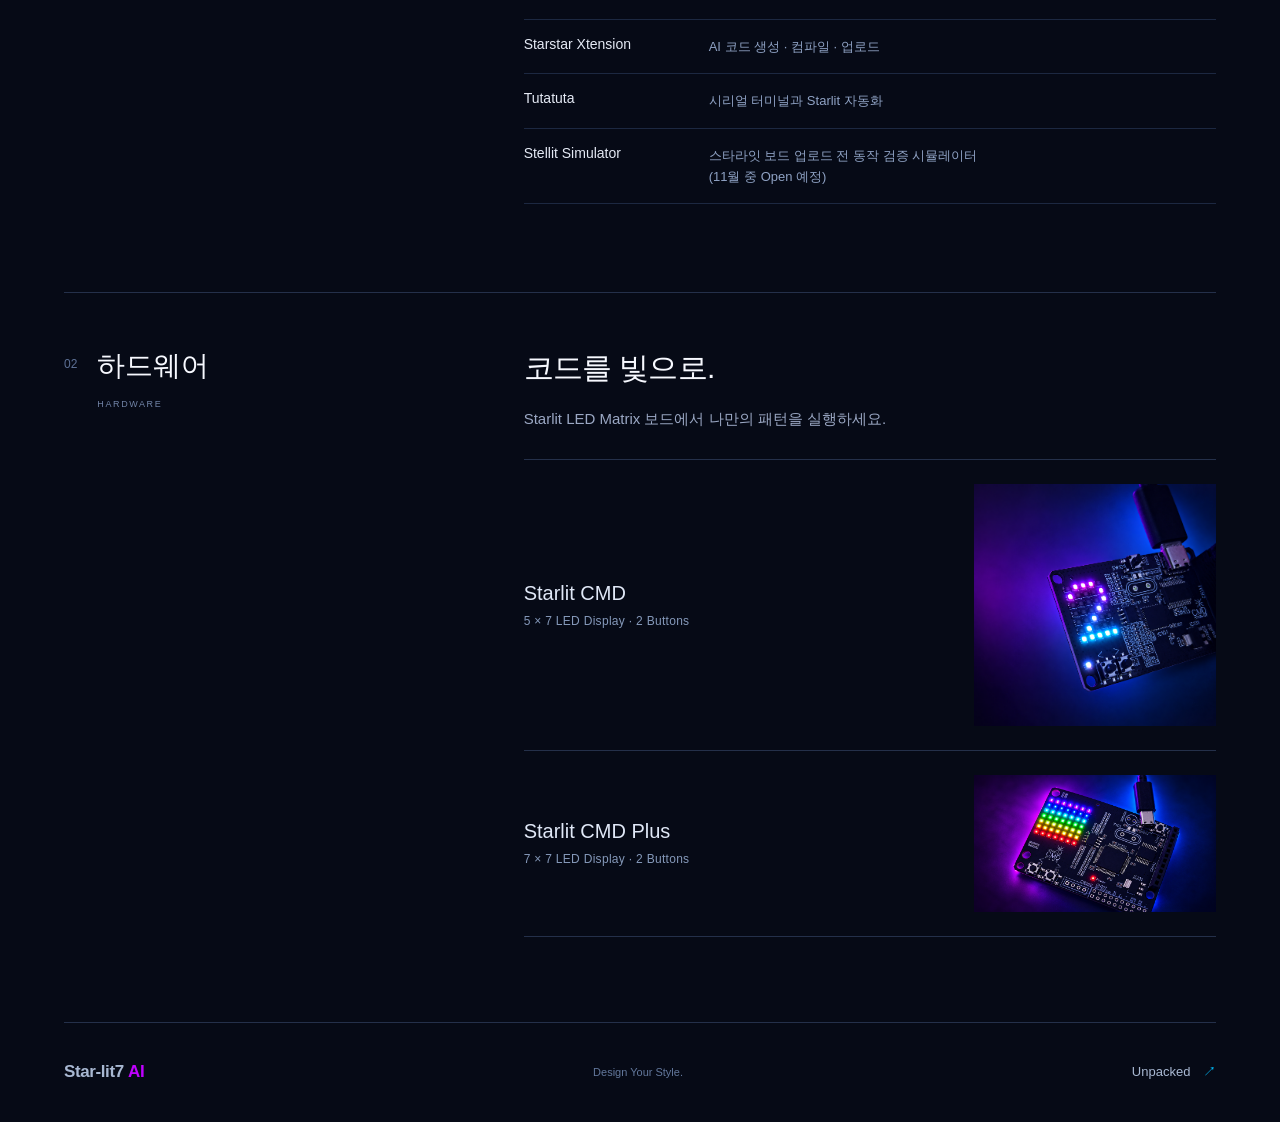
==== commit 19ef5a2b: "SMD Viewer 추가" ====
--- a/index.html
+++ b/index.html
@@ -9,6 +9,7 @@
   <link rel="stylesheet" href="style.css">
   <link rel="stylesheet" href="home.css">
   <script src="home.js" defer></script>
+  <link rel="stylesheet" href="site-nav.css">
 </head>
 <body class="home">
   <a class="skip-link" href="#main">본문으로 이동</a>
@@ -19,9 +20,9 @@
     </a>
     <nav class="home-nav" aria-label="주요 메뉴">
       <a href="https://github.com/P-D-Starlit/Starlit_7_AI/releases/tag/v7.0.0" download>설치</a>
-      <a href="#support">기술지원</a>
+      <a href="support.html">기술지원</a>
       <a href="#hardware">하드웨어</a>
-    </nav>
+    <a href="board.html">게시판</a></nav>
   </header>
 
   <main id="main" class="home-main" tabindex="-1">
@@ -83,7 +84,7 @@
         <p class="section-description">Starlit LED Matrix 보드에서 나만의 패턴을 실행하세요.</p>
         <div class="hardware-links">
           
-          <a href="unpack.html#slide-19"
+          <a href="starlit_cmd.html"
             style="display:flex; align-items:center; justify-content:space-between; gap:20px; width:100%;">
 
               <span style="flex:1; min-width:0;">
@@ -100,7 +101,7 @@
               </span>
           </a>
 
-          <a href="unpack.html#slide-20"
+          <a href="starlit_cmd_plus.html"
             style="display:flex; align-items:center; justify-content:space-between; gap:20px; width:100%;">
 
               <span style="flex:1; min-width:0;">
--- a/site-nav.css
+++ b/site-nav.css
@@ -0,0 +1,10 @@
+/* Shared header navigation for every HTML page, including Unpacked. */
+.topbar .home-nav{flex-shrink:0;white-space:nowrap}
+.topbar .home-nav a[aria-current=page]{color:var(--cyan)}
+.header-actions{display:flex;align-items:center;justify-content:flex-end;flex-wrap:wrap;gap:10px 24px;min-width:0}
+.unpack-header{height:auto;min-height:88px;gap:20px;padding-top:12px;padding-bottom:12px}
+.unpack-header .home-nav{display:flex;align-items:center;gap:24px}
+.unpack-header .home-nav a{color:var(--muted);font-size:13px;text-decoration:none;padding:8px 0}
+.unpack-header .home-nav a:hover{color:var(--cyan)}
+@media(max-width:1050px){.unpack-header{align-items:flex-start}.unpack-header .header-actions{flex:1}.unpack-header .brand{margin-top:8px}.unpack-header .toolbar{justify-content:flex-end;flex-wrap:wrap}}
+@media(max-width:600px){.topbar.home-header,.topbar.unpack-header{height:auto;min-height:80px;flex-wrap:wrap;gap:10px;padding-top:15px;padding-bottom:12px}.topbar.home-header>.home-nav{width:100%;justify-content:flex-end;gap:clamp(16px,5vw,28px)}.topbar .home-nav a{padding:7px 0;font-size:12px}.unpack-header .header-actions{flex-basis:100%;gap:8px;width:100%}.unpack-header .home-nav{width:100%;justify-content:flex-end;gap:clamp(16px,5vw,28px)}.unpack-header .brand{margin-top:0}.unpack-header .toolbar{width:100%}body.reading .unpack-header~#deck .slide-section{scroll-margin-top:200px}}
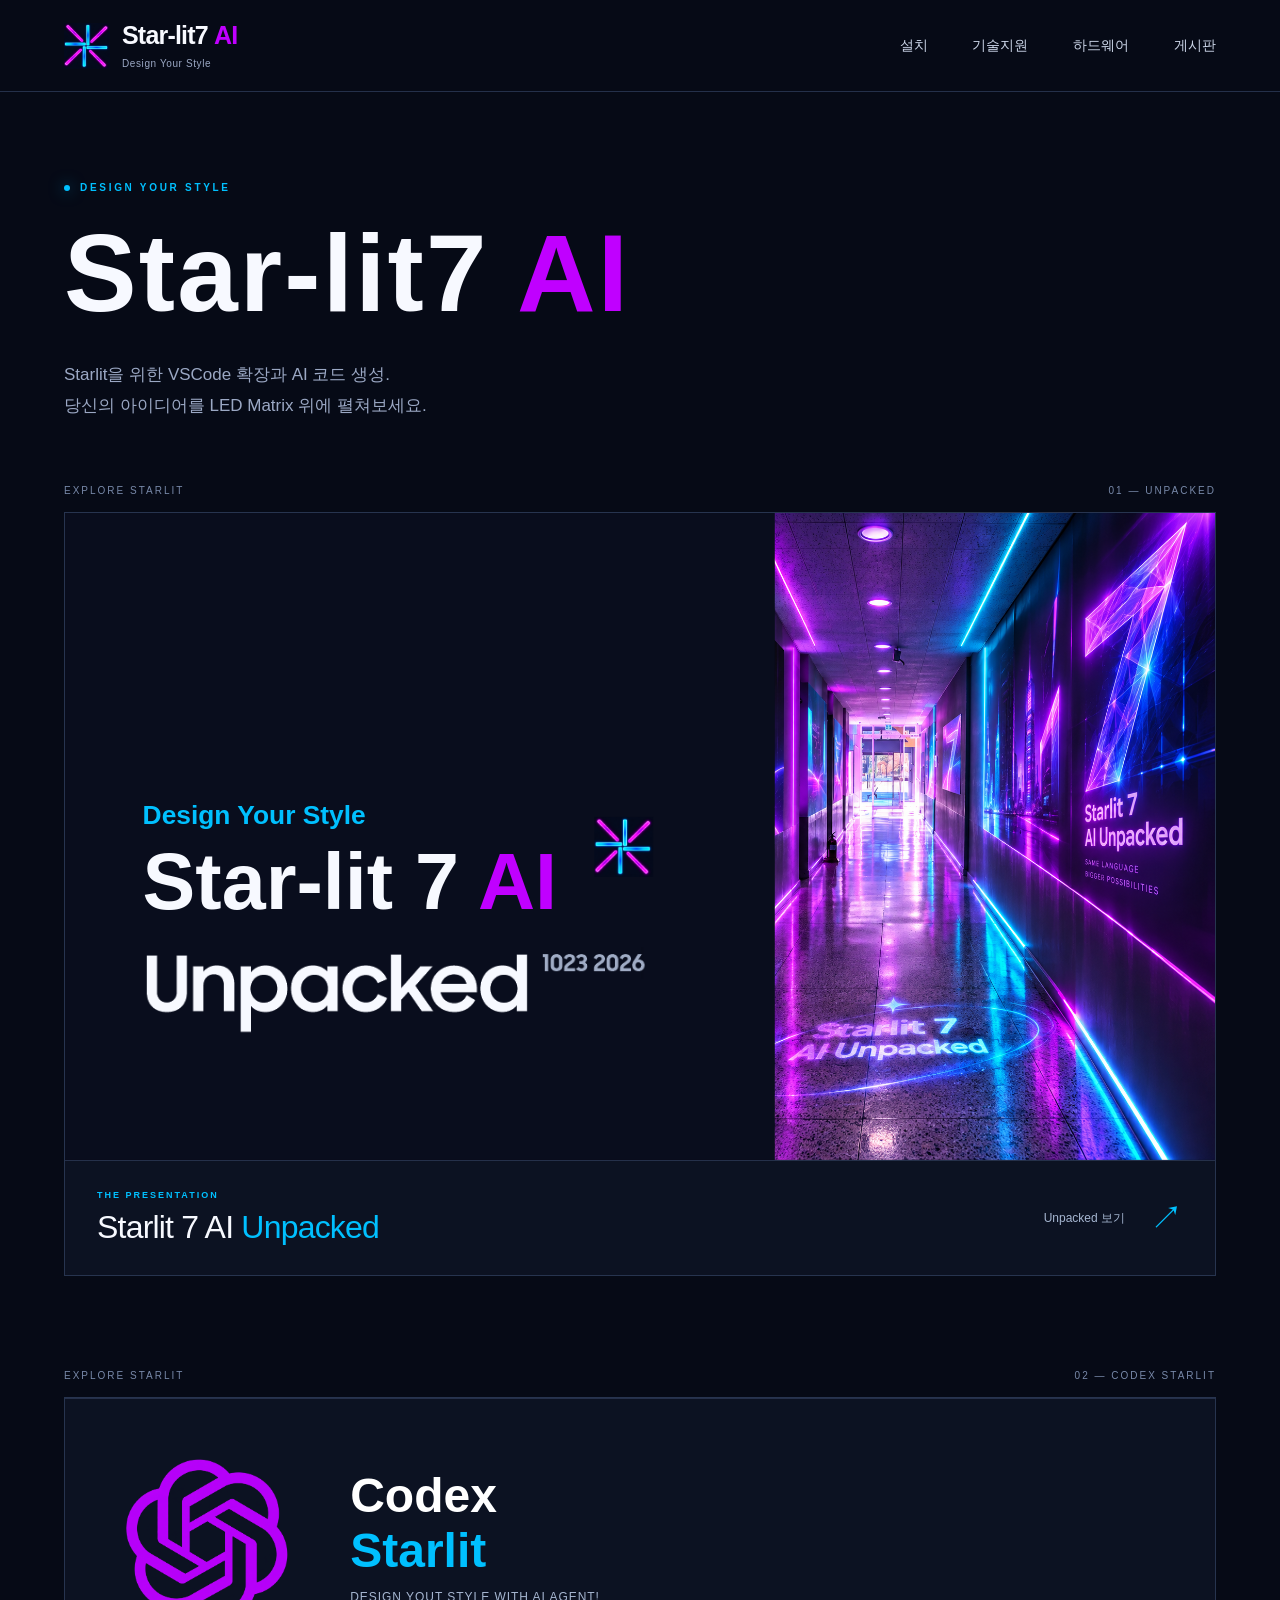
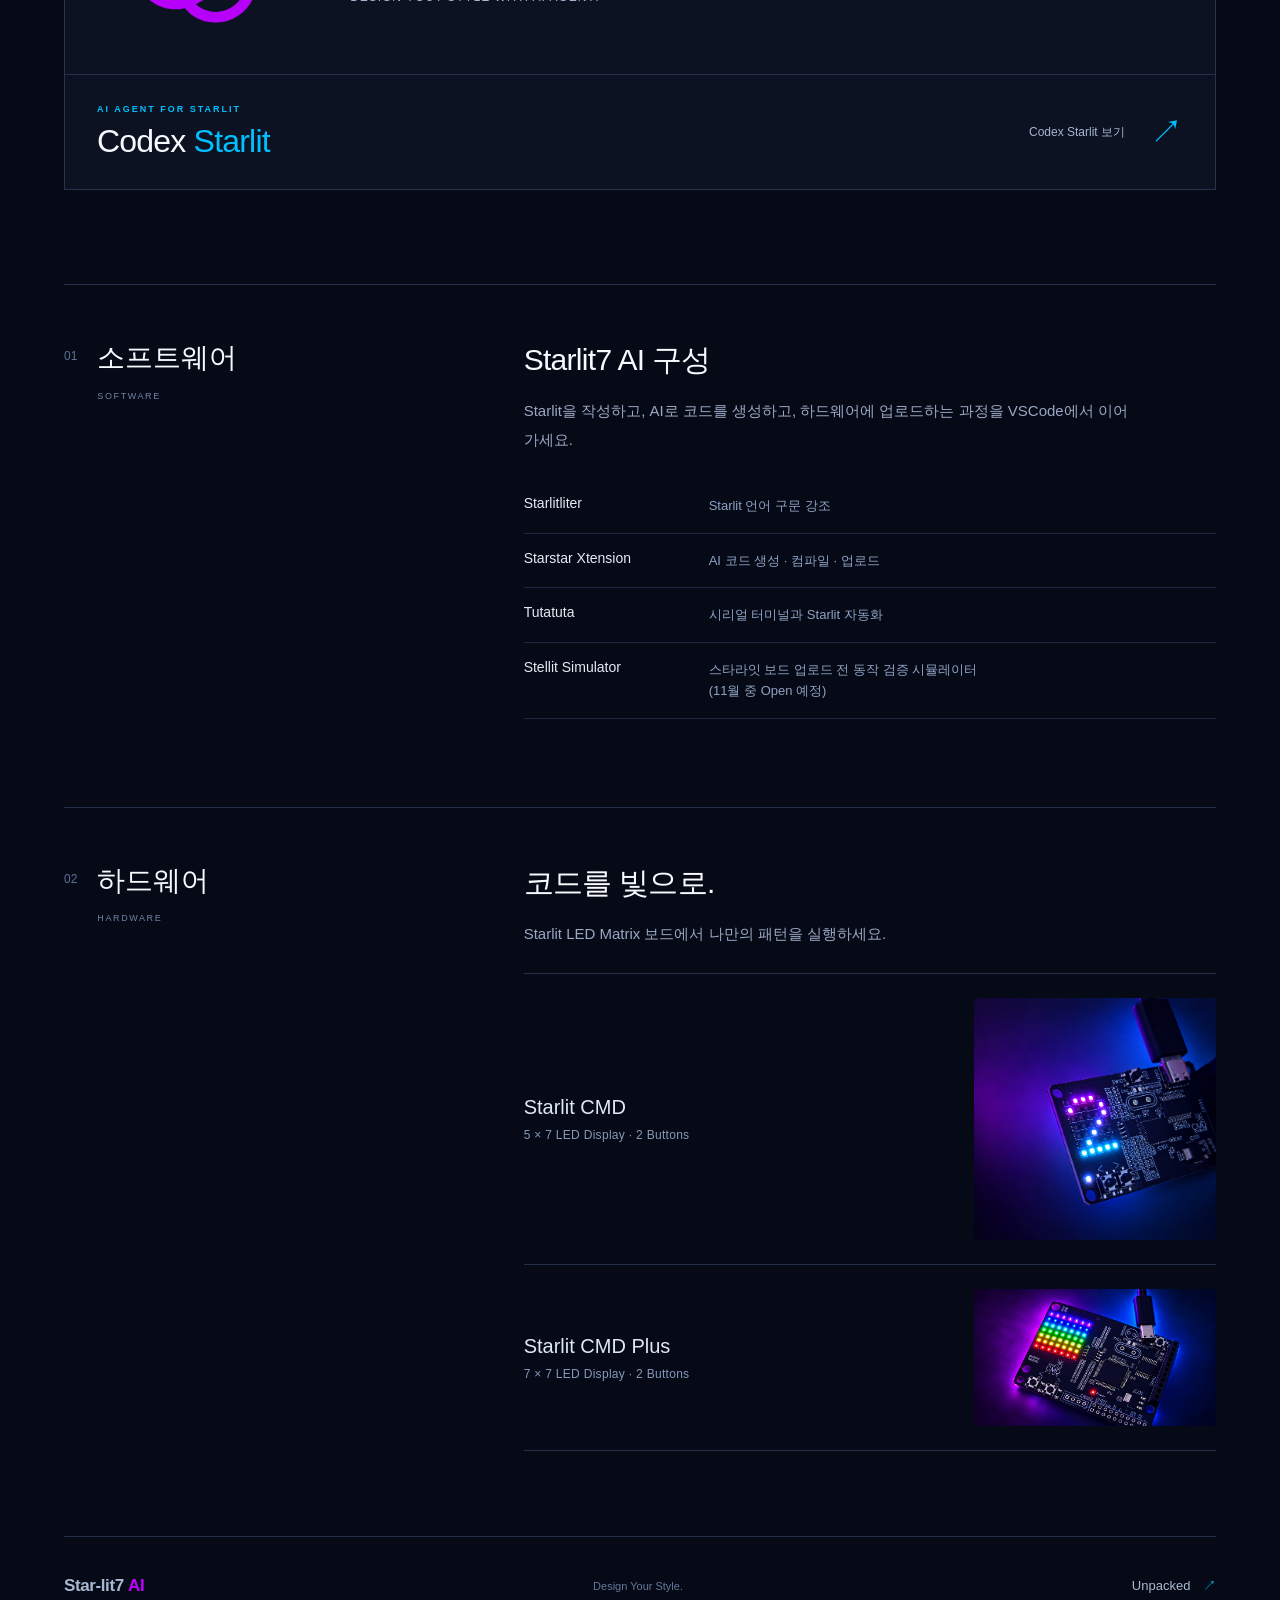
==== commit fc41079a: "Added Codex Starlit" ====
--- a/index.html
+++ b/index.html
@@ -43,6 +43,17 @@
         <div class="banner-caption">
           <div><p class="home-eyebrow">THE PRESENTATION</p><h2 id="unpacked-title">Starlit 7 AI <span>Unpacked</span></h2></div>
           <div class="banner-action"><span>Unpacked 보기</span><span class="banner-arrow" aria-hidden="true">↗</span></div>
+        </div>
+      </a>
+    </section>
+
+    <section class="unpacked-feature" aria-labelledby="codex-starlit-title">
+      <div class="section-kicker"><span>EXPLORE STARLIT</span><span>02 — CODEX STARLIT</span></div>
+      <a class="unpacked-banner" href="codex_starlit.html" aria-label="Codex Starlit 보기">
+        <div class="banner-caption codex-banner-brand"><img src="res/image34_codex_starlit.png" alt="" width="20%"><div><p>Codex <span>Starlit</span></p><small>DESIGN YOUT STYLE WITH AI AGENT!</small></div></div>
+        <div class="banner-caption">
+          <div><p class="home-eyebrow">AI AGENT FOR STARLIT</p><h2 id="codex-starlit-title">Codex <span>Starlit</span></h2></div>
+          <div class="banner-action"><span>Codex Starlit 보기</span><span class="banner-arrow" aria-hidden="true">↗</span></div>
         </div>
       </a>
     </section>
--- a/home.css
+++ b/home.css
@@ -1,4 +1,9 @@
 .home{background:#060a16}.home-header{max-width:1440px;margin:0 auto;height:92px;padding-left:clamp(22px,5vw,72px);padding-right:clamp(22px,5vw,72px)}.home-header .brand{font-size:25px;letter-spacing:-.8px}.home-nav{display:flex;align-items:center;gap:clamp(22px,3.5vw,48px)}.home-nav a{color:#cbd5e8;font-size:14px;text-decoration:none;padding:14px 0;position:relative}.home-nav a::after{content:"";position:absolute;left:0;right:100%;bottom:7px;height:1px;background:var(--cyan);transition:right .2s}.home-nav a:hover{color:var(--cyan)}.home-nav a:hover::after{right:0}.home-main{width:min(1152px,calc(100% - 96px));margin:0 auto;outline:none}.home-intro{padding:90px 0 64px}.home-eyebrow{font-size:10px;font-weight:600;letter-spacing:2.7px;color:var(--cyan);margin:0 0 22px;display:flex;align-items:center;gap:10px}.home-intro>.home-eyebrow>span{width:6px;height:6px;border-radius:50%;background:var(--cyan);box-shadow:0 0 15px #00c0ff99}.home-intro h1{font-size:clamp(60px,8.5vw,116px);font-weight:600;letter-spacing:.02em;line-height:1.08;margin:0 0 26px;color:#f7f9ff}.home-intro h1>span{color:var(--purple)}.intro-bottom{display:flex;align-items:flex-end;justify-content:space-between;gap:24px}.intro-bottom>p{font-size:17px;line-height:1.85;color:var(--muted);margin:0}.text-link{display:inline-flex;align-items:center;justify-content:space-between;gap:30px;width:fit-content;font-size:13px;line-height:1.6;color:var(--cyan);text-decoration:none;padding:10px 0;border-bottom:1px solid #2a4965}.text-link>span{font-size:20px;transition:transform .2s}.text-link:hover>span{transform:translate(3px,-2px)}.section-kicker{display:flex;justify-content:space-between;color:#7889a9;font:10px var(--ui-font);letter-spacing:2px;margin-bottom:16px}.unpacked-feature{margin-bottom:94px}.unpacked-banner{display:block;overflow:hidden;border:1px solid #27344f;background:#090d1d;text-decoration:none;color:var(--ink);transition:border-color .25s,box-shadow .25s}.unpacked-banner:hover{border-color:#44759a;box-shadow:0 0 40px #00c0ff08}.unpacked-banner .slide-wrap{box-shadow:none}.cover-mount{overflow:hidden;position:relative}.cover-mount .slide-canvas{user-select:none;pointer-events:none}.banner-caption{display:flex;justify-content:space-between;align-items:center;gap:20px;padding:29px 32px;background:#0c1222;border-top:1px solid #25304a}.banner-caption .home-eyebrow{font-size:9px;margin-bottom:9px;letter-spacing:2px}.banner-caption h2{font-size:clamp(22px,3vw,32px);margin:0;letter-spacing:-.8px;font-weight:500}.banner-caption h2>span{color:var(--cyan)}.banner-action{display:flex;align-items:center;gap:25px;white-space:nowrap;font-size:12px;color:#a6b6d1}.banner-arrow{font-size:33px;color:var(--cyan);transition:transform .2s}.unpacked-banner:hover .banner-arrow{transform:translate(3px,-3px)}.home-section{padding:55px 0 64px;border-top:1px solid var(--line);display:grid;grid-template-columns:1fr 1.8fr;gap:75px;scroll-margin-top:30px}.section-heading{display:flex;gap:20px;align-items:flex-start}.section-number{font:12px var(--ui-font);color:#5d7196;margin-top:9px}.section-heading h2{font-size:28px;line-height:1.3;font-weight:500;margin:0}.section-heading h2>span{display:block;color:#7184a7;font-size:9px;letter-spacing:1.6px;margin-top:14px}.section-body h3{font-size:30px;letter-spacing:-.7px;font-weight:500;line-height:1.3;margin:0 0 18px}.section-description{color:var(--muted);line-height:1.9;font-size:15px;max-width:610px;margin:0 0 25px}.extension-list{margin:5px 0 24px}.extension-list>div{display:flex;gap:25px;padding:16px 0;border-bottom:1px solid #1c2841}.extension-list dt{color:#e5eaf5;font-size:14px;width:160px;flex-shrink:0}.extension-list dd{margin:0;font-size:13px;color:#8fa2c4;line-height:1.65}.shortcut-list{list-style:none;margin:0 0 20px;padding:0;display:grid;gap:14px}.shortcut-list li{display:flex;gap:18px;align-items:center;color:#c0cce1;font-size:13px}.shortcut-list kbd{font:12px var(--ui-font);display:inline-flex;align-items:center;justify-content:center;min-width:43px;height:30px;margin:0;border-color:#334362;color:var(--cyan);background:#101a2c}.support-note{font-size:12px;color:#7589ad;line-height:1.8;margin:0 0 23px}.hardware-section{padding-bottom:85px}.hardware-links{border-top:1px solid var(--line)}.hardware-links>a{display:flex;align-items:center;justify-content:space-between;gap:20px;padding:24px 0;border-bottom:1px solid var(--line);text-decoration:none;color:var(--cyan)}.hardware-links strong{display:block;color:#e0e8f7;font-size:20px;font-weight:500;transition:color .15s}.hardware-links small{display:block;color:#8599ba;font-size:12px;margin-top:9px;letter-spacing:.3px}.hardware-links>a>span:last-child{font-size:26px}.hardware-links>a:hover strong{color:var(--cyan)}.home-footer{width:min(1152px,calc(100% - 96px));margin:0 auto;border-top:1px solid var(--line);min-height:100px;display:flex;align-items:center;justify-content:space-between;gap:20px;color:#63789c;font-size:11px}.home-footer>a{color:#a8b8d2;text-decoration:none;font-size:13px}.home-footer>a:first-child{font-size:17px;font-weight:600;letter-spacing:-.4px}.home-footer b{color:var(--purple)}.home-footer>a:last-child span{margin-left:9px;color:var(--cyan)}@media(max-width:750px){.home-header{height:80px;padding:0 20px}.home-header .brand{font-size:20px}.home-nav{gap:20px}.home-nav a{font-size:12px}.home-main,.home-footer{width:calc(100% - 40px)}.home-intro{padding:58px 0 46px}.home-intro h1{font-size:clamp(48px,10vw,78px);letter-spacing:.02em}.intro-bottom{align-items:flex-start;flex-direction:column;gap:22px}.intro-bottom>p{font-size:14px;line-height:1.85}.home-eyebrow{font-size:9px;letter-spacing:2px;margin-bottom:18px}.section-kicker{font-size:8px;letter-spacing:1.4px}.banner-caption{padding:21px 20px;align-items:flex-end;gap:15px}.banner-caption h2{font-size:22px;line-height:1.35}.banner-caption h2>span{display:block}.banner-action{gap:10px}.banner-action>span:first-child{font-size:11px}.banner-arrow{font-size:27px}.unpacked-feature{margin-bottom:57px}.home-section{grid-template-columns:1fr;gap:30px;padding:34px 0 44px}.section-heading{gap:15px}.section-heading h2{font-size:24px;display:flex;align-items:center;gap:18px;flex-wrap:wrap}.section-heading h2>span{margin:0;font-size:8px}.section-number{margin-top:7px;font-size:10px}.section-body h3{font-size:27px}.section-description{font-size:14px}.extension-list>div{gap:15px}.extension-list dt{width:145px;font-size:13px}.extension-list dd{font-size:12px}.home-footer{min-height:95px;flex-wrap:wrap;padding:22px 0;row-gap:15px}.home-footer>span{display:none}}@media(max-width:400px){.home-header{padding:0 14px}.home-header .brand{font-size:18px;gap:6px}.home-header .brand-mark{width:28px;height:28px}.home-nav{gap:14px}.home-nav a{font-size:11px}.home-main,.home-footer{width:calc(100% - 28px)}.banner-caption{padding:18px 16px}.banner-caption h2{font-size:20px}.banner-action>span:first-child{display:none}.extension-list>div{flex-direction:column;gap:5px}.extension-list dt{width:auto}.home-intro h1{font-size:48px;letter-spacing:.02em}}@media(prefers-reduced-motion:reduce){.home *{transition:none!important}}
 
 .home-header .brand small{font-size:10px;font-weight:400;letter-spacing:.06em;margin-top:8px;color:var(--muted)}
+.codex-banner-brand{justify-content:flex-start;align-items:center;gap:clamp(16px,3vw,36px)}
+.codex-banner-brand img{display:block;flex:0 0 20%;max-width:20%;height:auto}
+.codex-banner-brand p{margin:0;color:#fff;font-size:clamp(22px,4vw,48px);font-weight:600;line-height:1.15}
+.codex-banner-brand p span{display:block;color:#00c0ff}
+.codex-banner-brand small{display:block;margin-top:10px;color:#a6b6d1;font-size:clamp(9px,1.1vw,12px);letter-spacing:.08em;line-height:1.4}
 @media(max-width:750px){.home-header .brand small{font-size:8px;margin-top:6px;letter-spacing:.03em}}
